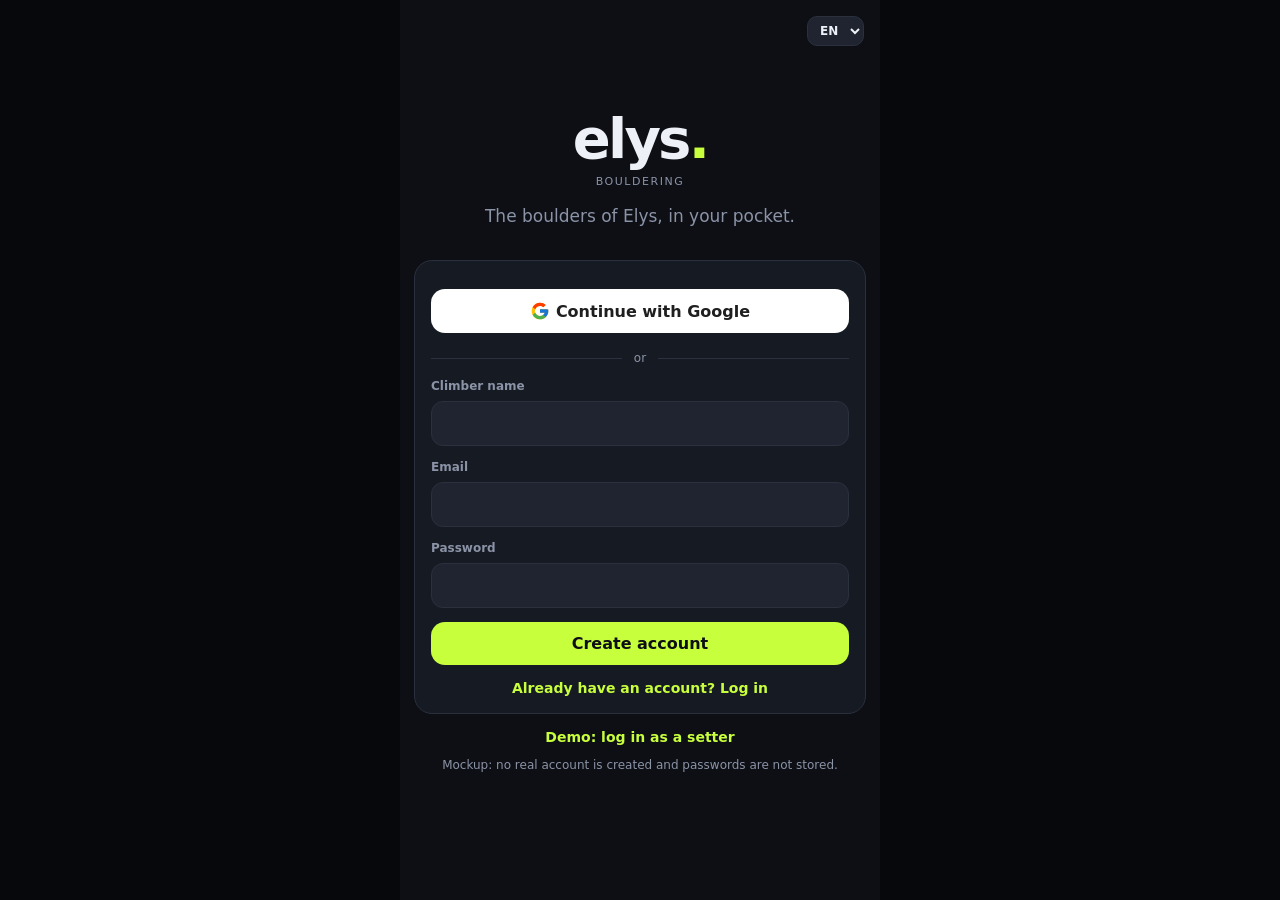
==== index.html @ b7827a8f "Elys bouldering app mockup" ====
<!DOCTYPE html>
<html lang="en">
<head>
  <meta charset="UTF-8">
  <meta http-equiv="refresh" content="0; url=mockup/">
  <title>elys</title>
</head>
<body>
  <a href="mockup/">Open the elys mockup</a>
</body>
</html>
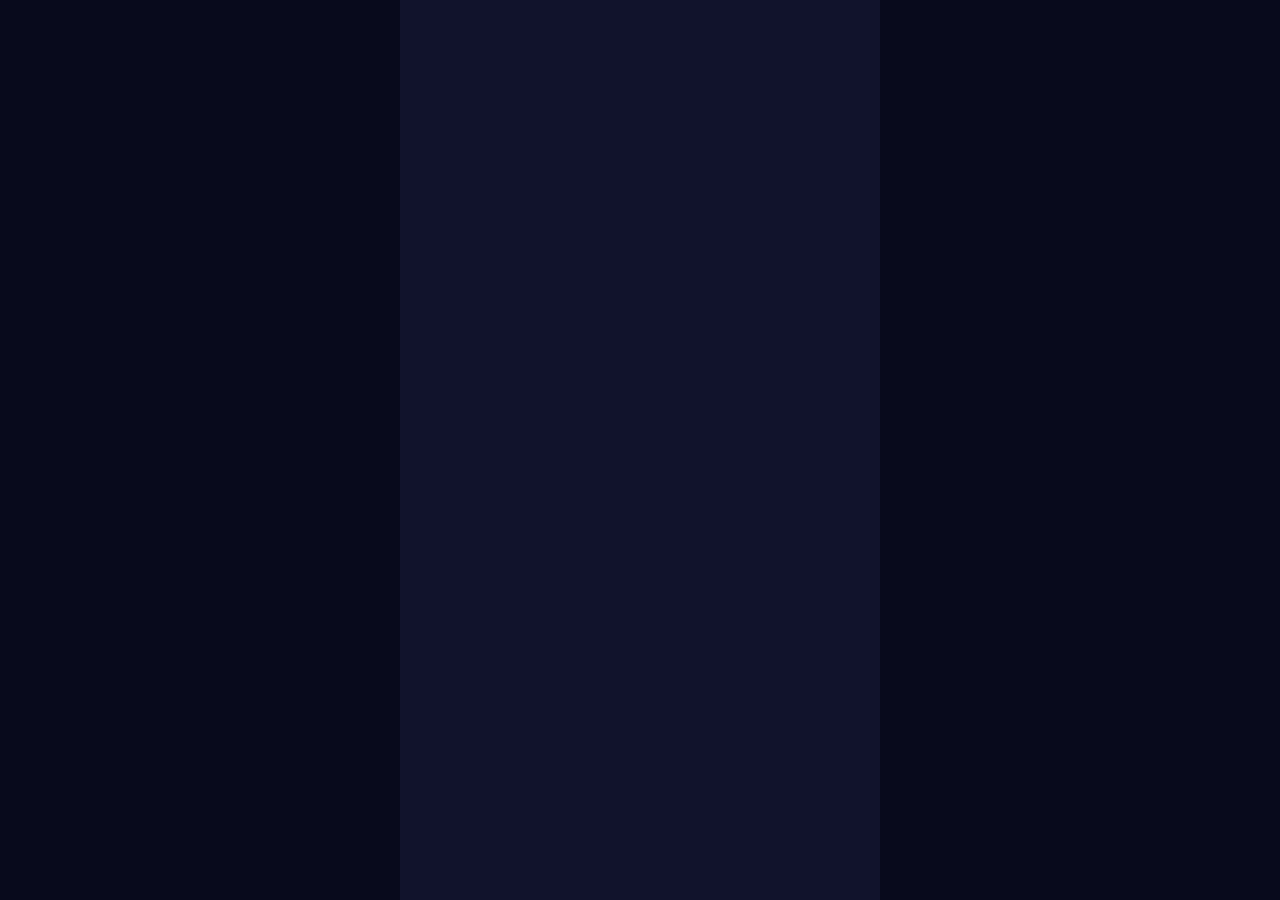
==== commit 59d0d916: "Real app on Supabase: accounts, roles, moderation, privacy, onboarding, projects, progression, badge" ====
--- a/index.html
+++ b/index.html
@@ -2,10 +2,10 @@
 <html lang="en">
 <head>
   <meta charset="UTF-8">
-  <meta http-equiv="refresh" content="0; url=mockup/">
-  <title>elys</title>
+  <meta http-equiv="refresh" content="0; url=app/">
+  <title>ELYS Boulderloft</title>
 </head>
 <body>
-  <a href="mockup/">Open the elys mockup</a>
+  <a href="app/">Open the ELYS Boulderloft app</a> · <a href="mockup/">Demo mockup</a>
 </body>
 </html>
